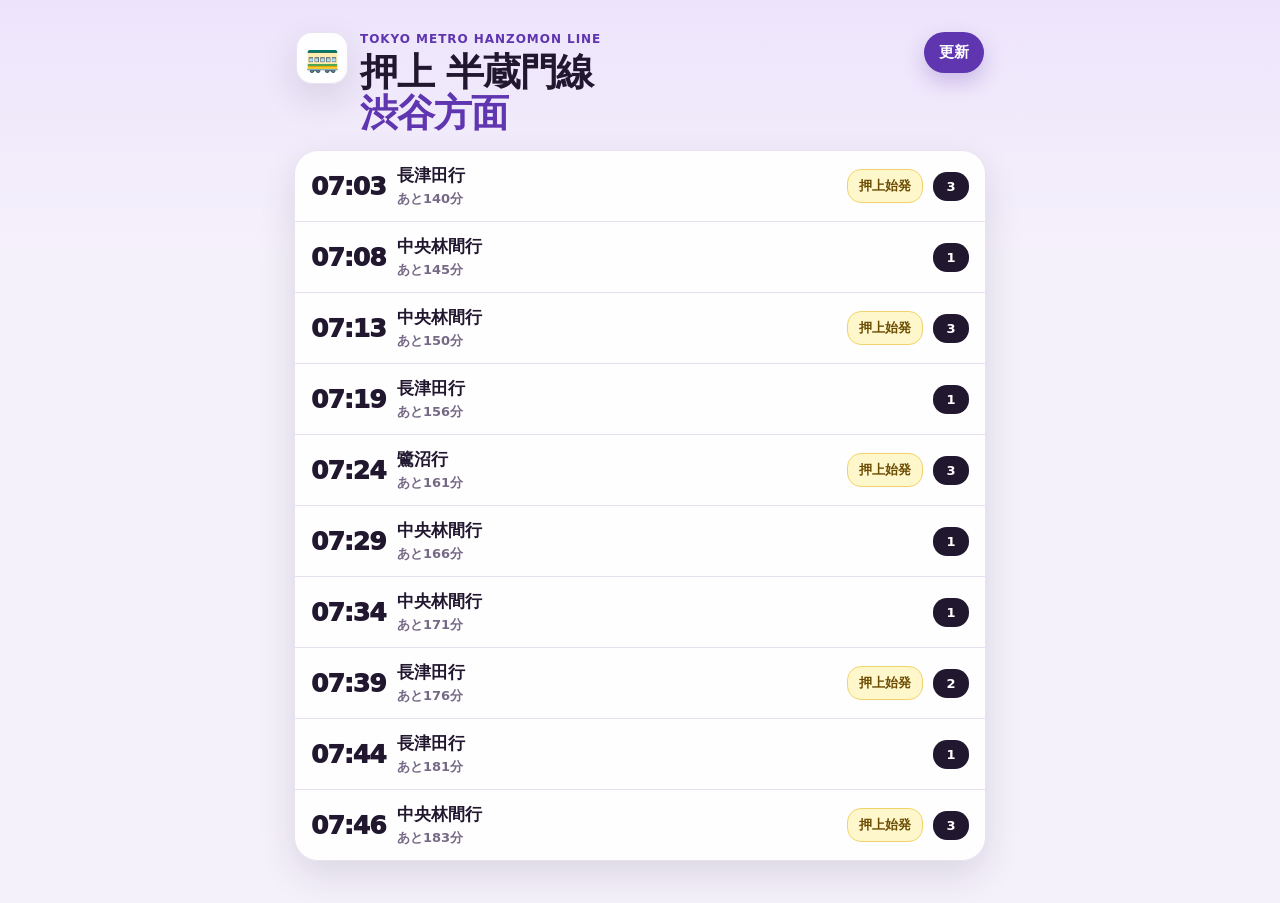
==== index.html @ 7a25769c "Rename oshiage-hanzomon-next10-origin-yellow-6.html to index.html" ====
<!doctype html>
<html lang="ja">
<head>
  <meta charset="utf-8" />
  <meta name="viewport" content="width=device-width, initial-scale=1, viewport-fit=cover" />
  <meta name="theme-color" content="#5f35b0" />
  <title>押上 半蔵門線 次の10本</title>
  <link rel="icon" href='data:image/svg+xml,<svg xmlns="http://www.w3.org/2000/svg" viewBox="0 0 64 64"><text y="52" font-size="52">🚃</text></svg>'>
  <style>
    :root {
      color-scheme: light;
      --bg: #f5f1fb;
      --card: #ffffff;
      --text: #21172f;
      --muted: #756985;
      --primary: #5f35b0;
      --primary-soft: #efe7ff;
      --border: #e6dff0;
      --shadow: 0 14px 36px rgba(33, 23, 47, 0.12);
      --danger: #b42318;
    }

    * { box-sizing: border-box; }

    body {
      margin: 0;
      font-family: system-ui, -apple-system, BlinkMacSystemFont, "Segoe UI", sans-serif;
      background: linear-gradient(180deg, #ede4fb 0%, var(--bg) 260px);
      color: var(--text);
    }

    .app {
      width: min(720px, 100%);
      margin: 0 auto;
      padding: 18px 14px 28px;
    }

    .hero {
      display: flex;
      align-items: flex-start;
      justify-content: space-between;
      gap: 12px;
      padding: 14px 2px 16px;
    }

    .title-wrap {
      display: flex;
      align-items: flex-start;
      gap: 12px;
    }

    .train-icon {
      flex: 0 0 auto;
      width: 52px;
      height: 52px;
      display: grid;
      place-items: center;
      border-radius: 16px;
      background: rgba(255,255,255,0.92);
      border: 1px solid rgba(230, 223, 240, 0.9);
      box-shadow: var(--shadow);
      font-size: 28px;
      line-height: 1;
    }

    .eyebrow {
      margin: 0 0 6px;
      color: var(--primary);
      font-size: 12px;
      font-weight: 800;
      letter-spacing: 0.08em;
      text-transform: uppercase;
    }

    h1 {
      margin: 0;
      font-size: clamp(25px, 7vw, 38px);
      line-height: 1.08;
      letter-spacing: -0.03em;
    }

    h1 span { color: var(--primary); }

    button {
      border: 0;
      border-radius: 999px;
      padding: 11px 15px;
      background: var(--primary);
      color: white;
      font-size: 15px;
      font-weight: 800;
      box-shadow: 0 9px 20px rgba(95, 53, 176, 0.25);
    }

    button:active { transform: translateY(1px); }

    .train-card {
      background: rgba(255, 255, 255, 0.92);
      border: 1px solid rgba(230, 223, 240, 0.9);
      border-radius: 24px;
      box-shadow: var(--shadow);
    }

    .label {
      margin: 0 0 5px;
      color: var(--muted);
      font-size: 12px;
      font-weight: 700;
    }

    .value {
      margin: 0;
      font-size: 21px;
      font-weight: 900;
      letter-spacing: -0.03em;
      white-space: nowrap;
    }

    .value.small { font-size: 15px; }

    .train-card {
      overflow: hidden;
      margin-bottom: 14px;
    }

    .train-card .train-row:first-child {
      border-top: 0;
    }

    .section-title {
      display: flex;
      align-items: flex-end;
      justify-content: space-between;
      gap: 12px;
      padding: 16px 16px 10px;
    }

    h2 {
      margin: 0;
      font-size: 18px;
      letter-spacing: -0.02em;
    }

    .data-source {
      margin: 0;
      color: var(--muted);
      font-size: 12px;
      text-align: right;
    }

    .train-list {
      display: grid;
      gap: 0;
    }

    .train-row {
      display: grid;
      grid-template-columns: 76px minmax(0, 1fr) auto auto;
      gap: 10px;
      align-items: center;
      padding: 13px 16px;
      border-top: 1px solid var(--border);
    }

    .time {
      font-size: 25px;
      font-weight: 950;
      letter-spacing: -0.04em;
      font-variant-numeric: tabular-nums;
    }

    .destination {
      font-size: 17px;
      font-weight: 850;
      overflow: hidden;
      text-overflow: ellipsis;
      white-space: nowrap;
    }

    .meta {
      margin-top: 3px;
      color: var(--muted);
      font-size: 13px;
      font-weight: 700;
    }

    .origin {
      justify-self: end;
      display: inline-flex;
      align-items: center;
      justify-content: center;
      min-width: 76px;
      padding: 7px 9px;
      border-radius: 14px;
      background: #fff7cc;
      color: #6b4b00;
      font-size: 13px;
      font-weight: 950;
      border: 1px solid #f1d36b;
      white-space: nowrap;
    }

    .origin.empty {
      min-width: 76px;
      padding: 0;
      border: 0;
      background: transparent;
    }

    .badge {
      justify-self: end;
      min-width: 36px;
      padding: 7px 8px;
      border-radius: 14px;
      background: #21172f;
      color: white;
      font-size: 13px;
      font-weight: 900;
      text-align: center;
      white-space: nowrap;
    }

    .message {
      padding: 18px 16px 20px;
      color: var(--muted);
      border-top: 1px solid var(--border);
      line-height: 1.7;
      font-weight: 700;
    }

    .soon { color: var(--danger); }

    @media (max-width: 420px) {
      .hero { align-items: stretch; }
  </style>
</head>
<body>
  <main class="app">
    <header class="hero">
      <div class="title-wrap">
        <div class="train-icon" aria-hidden="true">🚃</div>
        <div>
          <p class="eyebrow">Tokyo Metro Hanzomon Line</p>
          <h1>押上 半蔵門線<br><span>渋谷方面</span></h1>
        </div>
      </div>
      <button id="refreshButton" type="button">更新</button>
    </header>

    <section class="train-card">
      <div id="trainList" class="train-list"></div>
    </section>
  </main>

  <script>
    const TIMETABLE = [
      { departureTime: "07:03", destination: "長津田", platform: "3", startsHere: true },
      { departureTime: "07:08", destination: "中央林間", platform: "1", startsHere: false },
      { departureTime: "07:13", destination: "中央林間", platform: "3", startsHere: true },
      { departureTime: "07:19", destination: "長津田", platform: "1", startsHere: false },
      { departureTime: "07:24", destination: "鷺沼", platform: "3", startsHere: true },
      { departureTime: "07:29", destination: "中央林間", platform: "1", startsHere: false },
      { departureTime: "07:34", destination: "中央林間", platform: "1", startsHere: false },
      { departureTime: "07:39", destination: "長津田", platform: "2", startsHere: true },
      { departureTime: "07:44", destination: "長津田", platform: "1", startsHere: false },
      { departureTime: "07:46", destination: "中央林間", platform: "3", startsHere: true },
      { departureTime: "07:51", destination: "中央林間", platform: "1", startsHere: false },
      { departureTime: "07:55", destination: "長津田", platform: "1", startsHere: false },
      { departureTime: "08:00", destination: "中央林間", platform: "1", startsHere: false },
      { departureTime: "08:03", destination: "中央林間", platform: "3", startsHere: true },
      { departureTime: "08:06", destination: "中央林間", platform: "1", startsHere: false },
      { departureTime: "08:09", destination: "長津田", platform: "3", startsHere: true },
      { departureTime: "08:13", destination: "中央林間", platform: "1", startsHere: false },
      { departureTime: "08:16", destination: "長津田", platform: "1", startsHere: false },
      { departureTime: "08:19", destination: "鷺沼", platform: "3", startsHere: true },
      { departureTime: "08:22", destination: "中央林間", platform: "1", startsHere: false },
      { departureTime: "08:25", destination: "長津田", platform: "2", startsHere: true },
      { departureTime: "08:28", destination: "中央林間", platform: "1", startsHere: false },
      { departureTime: "08:31", destination: "中央林間", platform: "3", startsHere: true },
      { departureTime: "08:34", destination: "中央林間", platform: "1", startsHere: false },
      { departureTime: "08:38", destination: "中央林間", platform: "2", startsHere: true },
      { departureTime: "08:41", destination: "長津田", platform: "3", startsHere: true },
      { departureTime: "08:44", destination: "中央林間", platform: "1", startsHere: false },
      { departureTime: "08:47", destination: "中央林間", platform: "2", startsHere: true },
      { departureTime: "08:50", destination: "長津田", platform: "3", startsHere: true },
      { departureTime: "08:54", destination: "中央林間", platform: "1", startsHere: false },
      { departureTime: "08:57", destination: "中央林間", platform: "2", startsHere: true },
      { departureTime: "09:00", destination: "中央林間", platform: "3", startsHere: true },
      { departureTime: "09:04", destination: "中央林間", platform: "1", startsHere: false },
      { departureTime: "09:07", destination: "中央林間", platform: "2", startsHere: true },
      { departureTime: "09:09", destination: "鷺沼", platform: "3", startsHere: true },
      { departureTime: "09:12", destination: "長津田", platform: "1", startsHere: false },
      { departureTime: "09:15", destination: "長津田", platform: "3", startsHere: true },
      { departureTime: "09:20", destination: "中央林間", platform: "2", startsHere: true },
      { departureTime: "09:25", destination: "長津田", platform: "1", startsHere: false },
      { departureTime: "09:28", destination: "中央林間", platform: "2", startsHere: true },
      { departureTime: "09:34", destination: "中央林間", platform: "2", startsHere: true },
      { departureTime: "09:37", destination: "長津田", platform: "3", startsHere: true },
      { departureTime: "09:40", destination: "長津田", platform: "1", startsHere: false },
      { departureTime: "09:43", destination: "中央林間", platform: "2", startsHere: true },
      { departureTime: "09:47", destination: "中央林間", platform: "3", startsHere: true },
      { departureTime: "09:51", destination: "中央林間", platform: "2", startsHere: true },
      { departureTime: "09:54", destination: "長津田", platform: "1", startsHere: false },
      { departureTime: "09:56", destination: "中央林間", platform: "3", startsHere: true },
      { departureTime: "09:59", destination: "中央林間", platform: "2", startsHere: true },
      { departureTime: "10:03", destination: "中央林間", platform: "1", startsHere: false },
      { departureTime: "10:06", destination: "鷺沼", platform: "3", startsHere: true },
      { departureTime: "10:09", destination: "中央林間", platform: "2", startsHere: true },
      { departureTime: "10:12", destination: "中央林間", platform: "1", startsHere: false },
      { departureTime: "10:15", destination: "鷺沼", platform: "3", startsHere: true },
      { departureTime: "10:20", destination: "中央林間", platform: "1", startsHere: false }
    ];

    const el = {
      trainList: document.getElementById("trainList"),
      refreshButton: document.getElementById("refreshButton"),
      dataSourceText: null
    };

    function toTodayDate(timeText, base = new Date()) {
      const [hour, minute] = timeText.split(":").map(Number);
      const date = new Date(base);
      date.setHours(hour, minute, 0, 0);
      return date;
    }

    function formatTime(date) {
      return date.toLocaleTimeString("ja-JP", { hour: "2-digit", minute: "2-digit" });
    }

    function getMinutesUntil(departureDate, base = new Date()) {
      return Math.max(0, Math.ceil((departureDate.getTime() - base.getTime()) / 60000));
    }

    function getOptimizedTrains(base = new Date(), count = 10) {
      const withDate = TIMETABLE.map(train => ({
        ...train,
        departureDate: toTodayDate(train.departureTime, base)
      }));

      const next = withDate
        .filter(train => train.departureDate > base)
        .sort((a, b) => a.departureDate - b.departureDate);

      if (next.length > 0) {
        return {
          mode: "normal",
          trains: next.slice(0, count),
          message: ""
        };
      }

      const first = withDate[0];
      const last = withDate[withDate.length - 1];
      if (base < first.departureDate) {
        return {
          mode: "before_first",
          trains: withDate.slice(0, count),
          message: `この時刻表データでは、最初の発車は${first.departureTime}です。`
        };
      }

      return {
        mode: "after_last",
        trains: [],
        message: `この時刻表データでは、最後の発車は${last.departureTime}です。早朝・昼・夜の時刻表を追加すると、この時間帯も表示できます。`
      };
    }

    function render() {
      const now = new Date();
      const { mode, trains, message } = getOptimizedTrains(now, 10);


      if (trains.length === 0) {
        el.trainList.innerHTML = `<div class="message">${message}</div>`;
        return;
      }

      const rows = trains.map((train, index) => {
        const minutes = getMinutesUntil(train.departureDate, now);
        const label = index === 0 && mode === "normal" ? "次発" : `${index + 1}本目`;
        const soonClass = "";
        const soonText = minutes <= 2 && mode === "normal" ? "・まもなく" : "";
        const origin = train.startsHere
          ? `<div class="origin">押上始発</div>`
          : `<div class="origin empty" aria-hidden="true"></div>`;

        return `
          <article class="train-row${soonClass}">
            <div class="time">${train.departureTime}</div>
            <div>
              <div class="destination">${train.destination}行</div>
              <div class="meta">あと${minutes}分${soonText}</div>
            </div>
            ${origin}
            <div class="badge">${train.platform}</div>
          </article>
        `;
      }).join("");

      el.trainList.innerHTML = rows + (message ? `<div class="message">${message}</div>` : "");
    }

    el.refreshButton.addEventListener("click", render);
    render();
  </script>
</body>
</html>
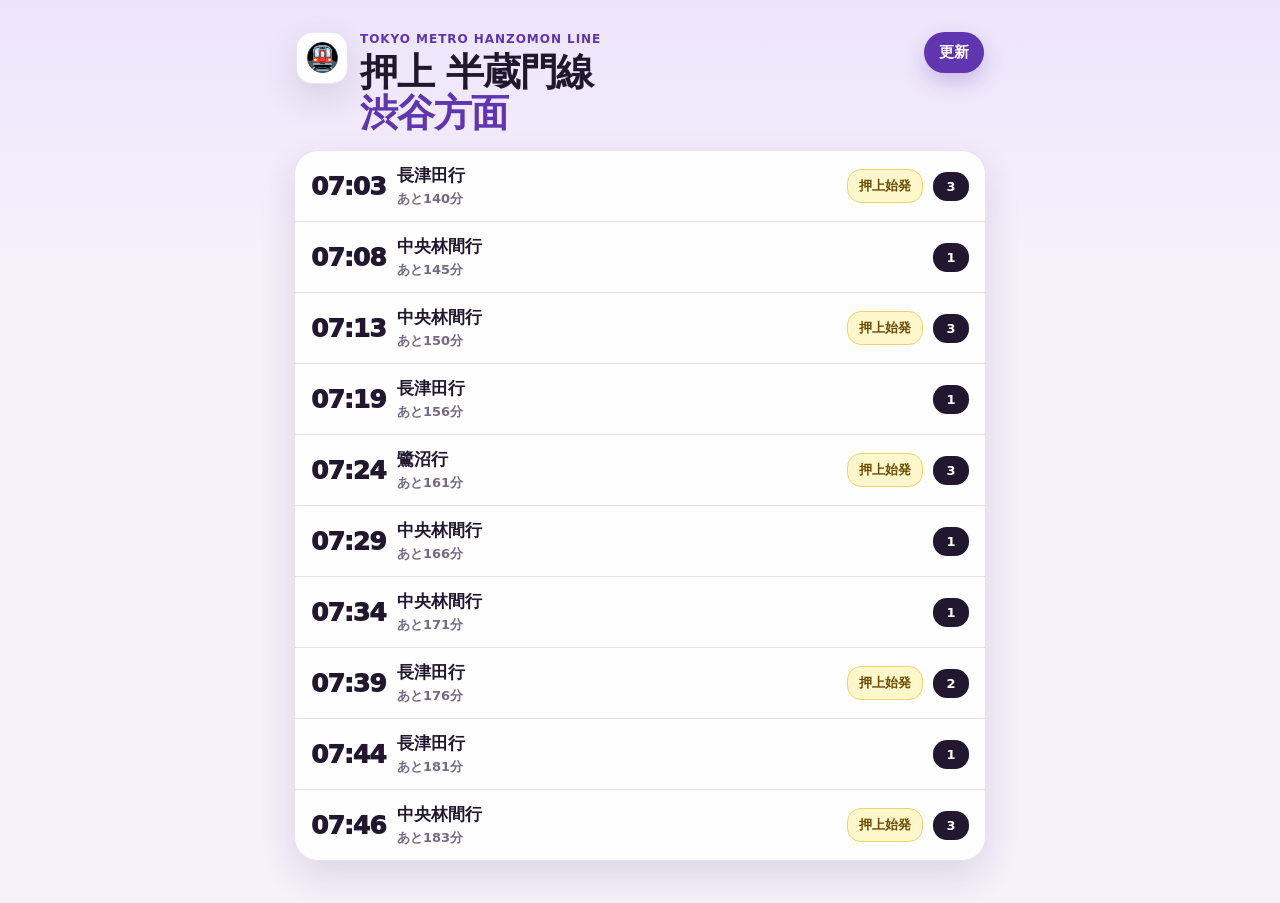
==== commit 2286728b: "index.html の更新 アイコン変更" ====
--- a/index.html
+++ b/index.html
@@ -5,7 +5,7 @@
   <meta name="viewport" content="width=device-width, initial-scale=1, viewport-fit=cover" />
   <meta name="theme-color" content="#5f35b0" />
   <title>押上 半蔵門線 次の10本</title>
-  <link rel="icon" href='data:image/svg+xml,<svg xmlns="http://www.w3.org/2000/svg" viewBox="0 0 64 64"><text y="52" font-size="52">🚃</text></svg>'>
+  <link rel="icon" href='data:image/svg+xml,<svg xmlns="http://www.w3.org/2000/svg" viewBox="0 0 64 64"><text y="52" font-size="52">🚇</text></svg>'>
   <style>
     :root {
       color-scheme: light;
@@ -238,7 +238,7 @@
   <main class="app">
     <header class="hero">
       <div class="title-wrap">
-        <div class="train-icon" aria-hidden="true">🚃</div>
+        <div class="train-icon" aria-hidden="true">🚇</div>
         <div>
           <p class="eyebrow">Tokyo Metro Hanzomon Line</p>
           <h1>押上 半蔵門線<br><span>渋谷方面</span></h1>
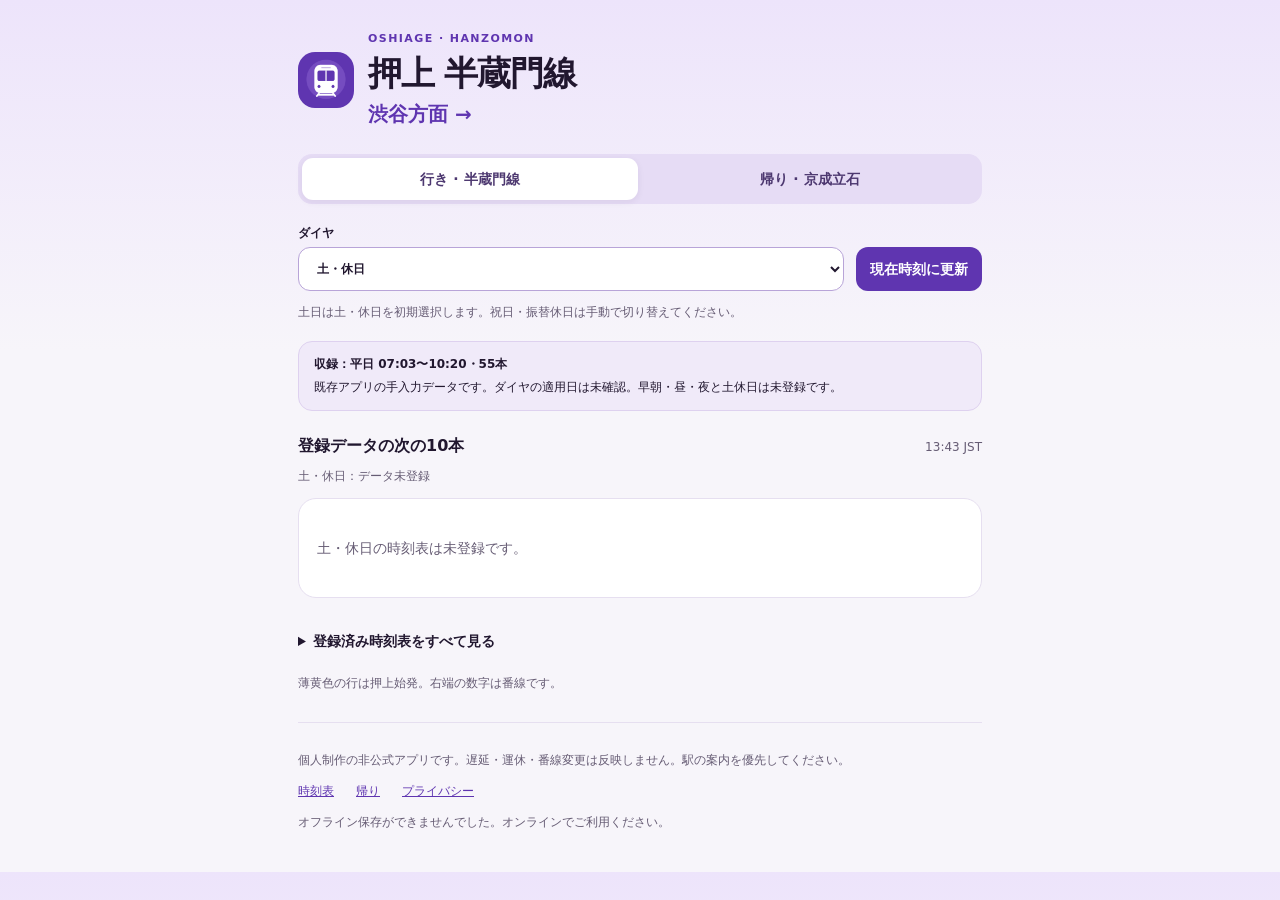
==== commit 359b5392: "Build static timetable PWA with offline support and Play preparation" ====
--- a/index.html
+++ b/index.html
@@ -1,409 +1,9 @@
-<!doctype html>
-<html lang="ja">
-<head>
-  <meta charset="utf-8" />
-  <meta name="viewport" content="width=device-width, initial-scale=1, viewport-fit=cover" />
-  <meta name="theme-color" content="#5f35b0" />
-  <title>押上 半蔵門線 次の10本</title>
-  <link rel="icon" href='data:image/svg+xml,<svg xmlns="http://www.w3.org/2000/svg" viewBox="0 0 64 64"><text y="52" font-size="52">🚇</text></svg>'>
-  <style>
-    :root {
-      color-scheme: light;
-      --bg: #f5f1fb;
-      --card: #ffffff;
-      --text: #21172f;
-      --muted: #756985;
-      --primary: #5f35b0;
-      --primary-soft: #efe7ff;
-      --border: #e6dff0;
-      --shadow: 0 14px 36px rgba(33, 23, 47, 0.12);
-      --danger: #b42318;
-    }
-
-    * { box-sizing: border-box; }
-
-    body {
-      margin: 0;
-      font-family: system-ui, -apple-system, BlinkMacSystemFont, "Segoe UI", sans-serif;
-      background: linear-gradient(180deg, #ede4fb 0%, var(--bg) 260px);
-      color: var(--text);
-    }
-
-    .app {
-      width: min(720px, 100%);
-      margin: 0 auto;
-      padding: 18px 14px 28px;
-    }
-
-    .hero {
-      display: flex;
-      align-items: flex-start;
-      justify-content: space-between;
-      gap: 12px;
-      padding: 14px 2px 16px;
-    }
-
-    .title-wrap {
-      display: flex;
-      align-items: flex-start;
-      gap: 12px;
-    }
-
-    .train-icon {
-      flex: 0 0 auto;
-      width: 52px;
-      height: 52px;
-      display: grid;
-      place-items: center;
-      border-radius: 16px;
-      background: rgba(255,255,255,0.92);
-      border: 1px solid rgba(230, 223, 240, 0.9);
-      box-shadow: var(--shadow);
-      font-size: 28px;
-      line-height: 1;
-    }
-
-    .eyebrow {
-      margin: 0 0 6px;
-      color: var(--primary);
-      font-size: 12px;
-      font-weight: 800;
-      letter-spacing: 0.08em;
-      text-transform: uppercase;
-    }
-
-    h1 {
-      margin: 0;
-      font-size: clamp(25px, 7vw, 38px);
-      line-height: 1.08;
-      letter-spacing: -0.03em;
-    }
-
-    h1 span { color: var(--primary); }
-
-    button {
-      border: 0;
-      border-radius: 999px;
-      padding: 11px 15px;
-      background: var(--primary);
-      color: white;
-      font-size: 15px;
-      font-weight: 800;
-      box-shadow: 0 9px 20px rgba(95, 53, 176, 0.25);
-    }
-
-    button:active { transform: translateY(1px); }
-
-    .train-card {
-      background: rgba(255, 255, 255, 0.92);
-      border: 1px solid rgba(230, 223, 240, 0.9);
-      border-radius: 24px;
-      box-shadow: var(--shadow);
-    }
-
-    .label {
-      margin: 0 0 5px;
-      color: var(--muted);
-      font-size: 12px;
-      font-weight: 700;
-    }
-
-    .value {
-      margin: 0;
-      font-size: 21px;
-      font-weight: 900;
-      letter-spacing: -0.03em;
-      white-space: nowrap;
-    }
-
-    .value.small { font-size: 15px; }
-
-    .train-card {
-      overflow: hidden;
-      margin-bottom: 14px;
-    }
-
-    .train-card .train-row:first-child {
-      border-top: 0;
-    }
-
-    .section-title {
-      display: flex;
-      align-items: flex-end;
-      justify-content: space-between;
-      gap: 12px;
-      padding: 16px 16px 10px;
-    }
-
-    h2 {
-      margin: 0;
-      font-size: 18px;
-      letter-spacing: -0.02em;
-    }
-
-    .data-source {
-      margin: 0;
-      color: var(--muted);
-      font-size: 12px;
-      text-align: right;
-    }
-
-    .train-list {
-      display: grid;
-      gap: 0;
-    }
-
-    .train-row {
-      display: grid;
-      grid-template-columns: 76px minmax(0, 1fr) auto auto;
-      gap: 10px;
-      align-items: center;
-      padding: 13px 16px;
-      border-top: 1px solid var(--border);
-    }
-
-    .time {
-      font-size: 25px;
-      font-weight: 950;
-      letter-spacing: -0.04em;
-      font-variant-numeric: tabular-nums;
-    }
-
-    .destination {
-      font-size: 17px;
-      font-weight: 850;
-      overflow: hidden;
-      text-overflow: ellipsis;
-      white-space: nowrap;
-    }
-
-    .meta {
-      margin-top: 3px;
-      color: var(--muted);
-      font-size: 13px;
-      font-weight: 700;
-    }
-
-    .origin {
-      justify-self: end;
-      display: inline-flex;
-      align-items: center;
-      justify-content: center;
-      min-width: 76px;
-      padding: 7px 9px;
-      border-radius: 14px;
-      background: #fff7cc;
-      color: #6b4b00;
-      font-size: 13px;
-      font-weight: 950;
-      border: 1px solid #f1d36b;
-      white-space: nowrap;
-    }
-
-    .origin.empty {
-      min-width: 76px;
-      padding: 0;
-      border: 0;
-      background: transparent;
-    }
-
-    .badge {
-      justify-self: end;
-      min-width: 36px;
-      padding: 7px 8px;
-      border-radius: 14px;
-      background: #21172f;
-      color: white;
-      font-size: 13px;
-      font-weight: 900;
-      text-align: center;
-      white-space: nowrap;
-    }
-
-    .message {
-      padding: 18px 16px 20px;
-      color: var(--muted);
-      border-top: 1px solid var(--border);
-      line-height: 1.7;
-      font-weight: 700;
-    }
-
-    .soon { color: var(--danger); }
-
-    @media (max-width: 420px) {
-      .hero { align-items: stretch; }
-  </style>
-</head>
-<body>
-  <main class="app">
-    <header class="hero">
-      <div class="title-wrap">
-        <div class="train-icon" aria-hidden="true">🚇</div>
-        <div>
-          <p class="eyebrow">Tokyo Metro Hanzomon Line</p>
-          <h1>押上 半蔵門線<br><span>渋谷方面</span></h1>
-        </div>
-      </div>
-      <button id="refreshButton" type="button">更新</button>
-    </header>
-
-    <section class="train-card">
-      <div id="trainList" class="train-list"></div>
-    </section>
-  </main>
-
-  <script>
-    const TIMETABLE = [
-      { departureTime: "07:03", destination: "長津田", platform: "3", startsHere: true },
-      { departureTime: "07:08", destination: "中央林間", platform: "1", startsHere: false },
-      { departureTime: "07:13", destination: "中央林間", platform: "3", startsHere: true },
-      { departureTime: "07:19", destination: "長津田", platform: "1", startsHere: false },
-      { departureTime: "07:24", destination: "鷺沼", platform: "3", startsHere: true },
-      { departureTime: "07:29", destination: "中央林間", platform: "1", startsHere: false },
-      { departureTime: "07:34", destination: "中央林間", platform: "1", startsHere: false },
-      { departureTime: "07:39", destination: "長津田", platform: "2", startsHere: true },
-      { departureTime: "07:44", destination: "長津田", platform: "1", startsHere: false },
-      { departureTime: "07:46", destination: "中央林間", platform: "3", startsHere: true },
-      { departureTime: "07:51", destination: "中央林間", platform: "1", startsHere: false },
-      { departureTime: "07:55", destination: "長津田", platform: "1", startsHere: false },
-      { departureTime: "08:00", destination: "中央林間", platform: "1", startsHere: false },
-      { departureTime: "08:03", destination: "中央林間", platform: "3", startsHere: true },
-      { departureTime: "08:06", destination: "中央林間", platform: "1", startsHere: false },
-      { departureTime: "08:09", destination: "長津田", platform: "3", startsHere: true },
-      { departureTime: "08:13", destination: "中央林間", platform: "1", startsHere: false },
-      { departureTime: "08:16", destination: "長津田", platform: "1", startsHere: false },
-      { departureTime: "08:19", destination: "鷺沼", platform: "3", startsHere: true },
-      { departureTime: "08:22", destination: "中央林間", platform: "1", startsHere: false },
-      { departureTime: "08:25", destination: "長津田", platform: "2", startsHere: true },
-      { departureTime: "08:28", destination: "中央林間", platform: "1", startsHere: false },
-      { departureTime: "08:31", destination: "中央林間", platform: "3", startsHere: true },
-      { departureTime: "08:34", destination: "中央林間", platform: "1", startsHere: false },
-      { departureTime: "08:38", destination: "中央林間", platform: "2", startsHere: true },
-      { departureTime: "08:41", destination: "長津田", platform: "3", startsHere: true },
-      { departureTime: "08:44", destination: "中央林間", platform: "1", startsHere: false },
-      { departureTime: "08:47", destination: "中央林間", platform: "2", startsHere: true },
-      { departureTime: "08:50", destination: "長津田", platform: "3", startsHere: true },
-      { departureTime: "08:54", destination: "中央林間", platform: "1", startsHere: false },
-      { departureTime: "08:57", destination: "中央林間", platform: "2", startsHere: true },
-      { departureTime: "09:00", destination: "中央林間", platform: "3", startsHere: true },
-      { departureTime: "09:04", destination: "中央林間", platform: "1", startsHere: false },
-      { departureTime: "09:07", destination: "中央林間", platform: "2", startsHere: true },
-      { departureTime: "09:09", destination: "鷺沼", platform: "3", startsHere: true },
-      { departureTime: "09:12", destination: "長津田", platform: "1", startsHere: false },
-      { departureTime: "09:15", destination: "長津田", platform: "3", startsHere: true },
-      { departureTime: "09:20", destination: "中央林間", platform: "2", startsHere: true },
-      { departureTime: "09:25", destination: "長津田", platform: "1", startsHere: false },
-      { departureTime: "09:28", destination: "中央林間", platform: "2", startsHere: true },
-      { departureTime: "09:34", destination: "中央林間", platform: "2", startsHere: true },
-      { departureTime: "09:37", destination: "長津田", platform: "3", startsHere: true },
-      { departureTime: "09:40", destination: "長津田", platform: "1", startsHere: false },
-      { departureTime: "09:43", destination: "中央林間", platform: "2", startsHere: true },
-      { departureTime: "09:47", destination: "中央林間", platform: "3", startsHere: true },
-      { departureTime: "09:51", destination: "中央林間", platform: "2", startsHere: true },
-      { departureTime: "09:54", destination: "長津田", platform: "1", startsHere: false },
-      { departureTime: "09:56", destination: "中央林間", platform: "3", startsHere: true },
-      { departureTime: "09:59", destination: "中央林間", platform: "2", startsHere: true },
-      { departureTime: "10:03", destination: "中央林間", platform: "1", startsHere: false },
-      { departureTime: "10:06", destination: "鷺沼", platform: "3", startsHere: true },
-      { departureTime: "10:09", destination: "中央林間", platform: "2", startsHere: true },
-      { departureTime: "10:12", destination: "中央林間", platform: "1", startsHere: false },
-      { departureTime: "10:15", destination: "鷺沼", platform: "3", startsHere: true },
-      { departureTime: "10:20", destination: "中央林間", platform: "1", startsHere: false }
-    ];
-
-    const el = {
-      trainList: document.getElementById("trainList"),
-      refreshButton: document.getElementById("refreshButton"),
-      dataSourceText: null
-    };
-
-    function toTodayDate(timeText, base = new Date()) {
-      const [hour, minute] = timeText.split(":").map(Number);
-      const date = new Date(base);
-      date.setHours(hour, minute, 0, 0);
-      return date;
-    }
-
-    function formatTime(date) {
-      return date.toLocaleTimeString("ja-JP", { hour: "2-digit", minute: "2-digit" });
-    }
-
-    function getMinutesUntil(departureDate, base = new Date()) {
-      return Math.max(0, Math.ceil((departureDate.getTime() - base.getTime()) / 60000));
-    }
-
-    function getOptimizedTrains(base = new Date(), count = 10) {
-      const withDate = TIMETABLE.map(train => ({
-        ...train,
-        departureDate: toTodayDate(train.departureTime, base)
-      }));
-
-      const next = withDate
-        .filter(train => train.departureDate > base)
-        .sort((a, b) => a.departureDate - b.departureDate);
-
-      if (next.length > 0) {
-        return {
-          mode: "normal",
-          trains: next.slice(0, count),
-          message: ""
-        };
-      }
-
-      const first = withDate[0];
-      const last = withDate[withDate.length - 1];
-      if (base < first.departureDate) {
-        return {
-          mode: "before_first",
-          trains: withDate.slice(0, count),
-          message: `この時刻表データでは、最初の発車は${first.departureTime}です。`
-        };
-      }
-
-      return {
-        mode: "after_last",
-        trains: [],
-        message: `この時刻表データでは、最後の発車は${last.departureTime}です。早朝・昼・夜の時刻表を追加すると、この時間帯も表示できます。`
-      };
-    }
-
-    function render() {
-      const now = new Date();
-      const { mode, trains, message } = getOptimizedTrains(now, 10);
-
-
-      if (trains.length === 0) {
-        el.trainList.innerHTML = `<div class="message">${message}</div>`;
-        return;
-      }
-
-      const rows = trains.map((train, index) => {
-        const minutes = getMinutesUntil(train.departureDate, now);
-        const label = index === 0 && mode === "normal" ? "次発" : `${index + 1}本目`;
-        const soonClass = "";
-        const soonText = minutes <= 2 && mode === "normal" ? "・まもなく" : "";
-        const origin = train.startsHere
-          ? `<div class="origin">押上始発</div>`
-          : `<div class="origin empty" aria-hidden="true"></div>`;
-
-        return `
-          <article class="train-row${soonClass}">
-            <div class="time">${train.departureTime}</div>
-            <div>
-              <div class="destination">${train.destination}行</div>
-              <div class="meta">あと${minutes}分${soonText}</div>
-            </div>
-            ${origin}
-            <div class="badge">${train.platform}</div>
-          </article>
-        `;
-      }).join("");
-
-      el.trainList.innerHTML = rows + (message ? `<div class="message">${message}</div>` : "");
-    }
-
-    el.refreshButton.addEventListener("click", render);
-    render();
-  </script>
-</body>
-</html>
+<!doctype html><html lang="ja"><head><meta charset="utf-8"><meta name="viewport" content="width=device-width,initial-scale=1,viewport-fit=cover"><meta name="theme-color" content="#5f35b0"><meta name="description" content="押上駅・半蔵門線の手入力時刻表。平日朝の登録済み列車を確認できる非公式アプリ。"><title>押上 半蔵門線｜次の10本</title><link rel="manifest" href="./manifest.webmanifest"><link rel="icon" href="./icon-192.png"><link rel="apple-touch-icon" href="./apple-touch-icon.png"><link rel="stylesheet" href="./styles.css"><script src="./pwa.js" defer></script></head><body><main class="app">
+<header class="hero"><img src="./icon-192.png" alt="" width="56" height="56"><div><p class="eyebrow">OSHIAGE · HANZOMON</p><h1>押上 半蔵門線</h1><p class="direction">渋谷方面 <span aria-hidden="true">→</span></p></div></header>
+<nav class="tabs" aria-label="ルート"><a href="./index.html" aria-current="page">行き · 半蔵門線</a><a href="./return.html">帰り · 京成立石</a></nav>
+<section class="controls" aria-label="表示設定"><label>ダイヤ<select id="dayType"><option value="weekday">平日</option><option value="holiday">土・休日</option></select></label><button id="refreshButton">現在時刻に更新</button><p class="hint">土日は土・休日を初期選択します。祝日・振替休日は手動で切り替えてください。</p></section>
+<div class="notice"><strong>収録：平日 07:03〜10:20・55本</strong><p>既存アプリの手入力データです。ダイヤの適用日は未確認。早朝・昼・夜と土休日は未登録です。</p></div>
+<section aria-labelledby="listHeading"><div class="section-head"><h2 id="listHeading">登録データの次の10本</h2><span id="clock"></span></div><p id="listSummary" class="hint" role="status"></p><div id="trainList" class="train-list"></div></section>
+<details id="allDetails"><summary>登録済み時刻表をすべて見る</summary><div id="allTrains" class="train-list"></div></details>
+<p class="legend">薄黄色の行は押上始発。右端の数字は番線です。</p><noscript><p class="notice">時刻表の表示にはJavaScriptを有効にしてください。</p></noscript>
+<script src="./timetable.js" defer></script><script src="./logic.js" defer></script><script src="./app.js" defer></script><footer><p>個人制作の非公式アプリです。遅延・運休・番線変更は反映しません。駅の案内を優先してください。</p><nav aria-label="ページ"><a href="./index.html">時刻表</a><a href="./return.html">帰り</a><a href="./privacy.html">プライバシー</a></nav><p id="offlineStatus" role="status"></p><button id="installButton" hidden>ホーム画面に追加</button><button id="updateButton" hidden>新版を適用</button><p id="pwaStatus" role="status"></p></footer></main></body></html>
--- a/styles.css
+++ b/styles.css
@@ -0,0 +1 @@
+:root{color-scheme:light;--purple:#5f35b0;--ink:#21172f;--muted:#665c74;--line:#e6dff0}*{box-sizing:border-box}body{margin:0;background:linear-gradient(180deg,#ede4fb,#f7f5fa 350px);color:var(--ink);font-family:system-ui,-apple-system,"Segoe UI",sans-serif;line-height:1.6}.app{max-width:720px;margin:auto;padding:24px 18px max(28px,env(safe-area-inset-bottom))}.hero{display:flex;align-items:center;gap:14px;margin:6px 0 24px}.hero img{border-radius:17px}.eyebrow{font-size:11px;font-weight:800;letter-spacing:.13em;color:var(--purple);margin:0 0 3px}h1{font-size:clamp(25px,6vw,34px);letter-spacing:-.035em;line-height:1.3;margin:0}h2{font-size:18px;margin:0 0 8px}.direction{color:var(--purple);font-size:20px;font-weight:700;margin:3px 0 0}.tabs{display:flex;background:#e6dcf5;border-radius:14px;padding:4px;margin-bottom:20px;gap:4px}.tabs a{flex:1;text-align:center;border-radius:11px;padding:10px 4px;color:#4d3870;text-decoration:none;font-size:14px;font-weight:700}.tabs a[aria-current]{background:white;box-shadow:0 2px 7px #35204412}.controls{display:flex;flex-wrap:wrap;gap:12px;align-items:end}.controls label{display:grid;gap:4px;font-size:12px;font-weight:700;flex:1}button,select,.action{font:inherit;min-height:44px;border-radius:12px;padding:10px 14px}select{border:1px solid #b8a4d8;background:white;color:var(--ink);width:100%}button{border:0;background:var(--purple);color:white;cursor:pointer;font-size:14px;font-weight:700}button[hidden]{display:none}a{color:var(--purple)}:focus-visible{outline:3px solid #b35c00;outline-offset:3px}.hint{font-size:12px;color:var(--muted);margin:0 0 12px}.controls .hint{flex-basis:100%}.notice{background:#f0eaf9;border:1px solid #ded1ef;border-radius:14px;padding:13px 15px;font-size:12px;margin:6px 0 22px}.notice p{margin:4px 0 0}.section-head{display:flex;justify-content:space-between;align-items:baseline;gap:10px}.section-head h2{font-size:16px}#clock{font-size:12px;color:var(--muted);font-variant-numeric:tabular-nums}.train-list{background:white;border:1px solid var(--line);border-radius:18px;overflow:hidden}.train-row{display:grid;grid-template-columns:70px minmax(0,1fr) 34px;align-items:center;gap:12px;padding:13px 16px;border-top:1px solid var(--line)}.train-row:first-child{border-top:0}.train-row.origin{background:#fff8da}.time{font-size:25px;line-height:1.2;font-weight:800;letter-spacing:-.04em;font-variant-numeric:tabular-nums}.destination{font-size:16px;font-weight:750}.meta{display:flex;flex-wrap:wrap;gap:4px 10px;font-size:12px;color:var(--muted)}.origin-tag{font-size:11px;color:#715200;font-weight:800}.platform{background:var(--ink);color:white;text-align:center;border-radius:10px;font-weight:800;padding:5px 0}.empty{padding:24px 18px;font-size:14px;color:var(--muted)}details{margin-top:22px}summary{cursor:pointer;font-size:14px;font-weight:700;padding:10px 0}details .train-list{margin-top:10px}.legend{font-size:12px;color:var(--muted)}footer{margin-top:28px;border-top:1px solid var(--line);padding-top:16px;font-size:12px;color:var(--muted)}footer nav{display:flex;gap:22px;flex-wrap:wrap}footer button{margin:4px 8px 4px 0}.panel{background:white;border:1px solid var(--line);border-radius:18px;padding:24px;margin-bottom:20px}.panel p{font-size:14px}.action{display:block;background:var(--purple);color:white;text-decoration:none;text-align:center;font-size:14px;font-weight:700;margin:14px 0}.action.secondary{background:#efe8fa;color:var(--purple)}.prose h2{margin-top:24px}.prose h2:first-child{margin-top:0}@media(max-width:360px){.app{padding:16px 12px}.train-row{padding:12px;gap:8px;grid-template-columns:64px minmax(0,1fr) 30px}.time{font-size:23px}.destination{font-size:15px}.section-head{flex-wrap:wrap;gap:0}}
